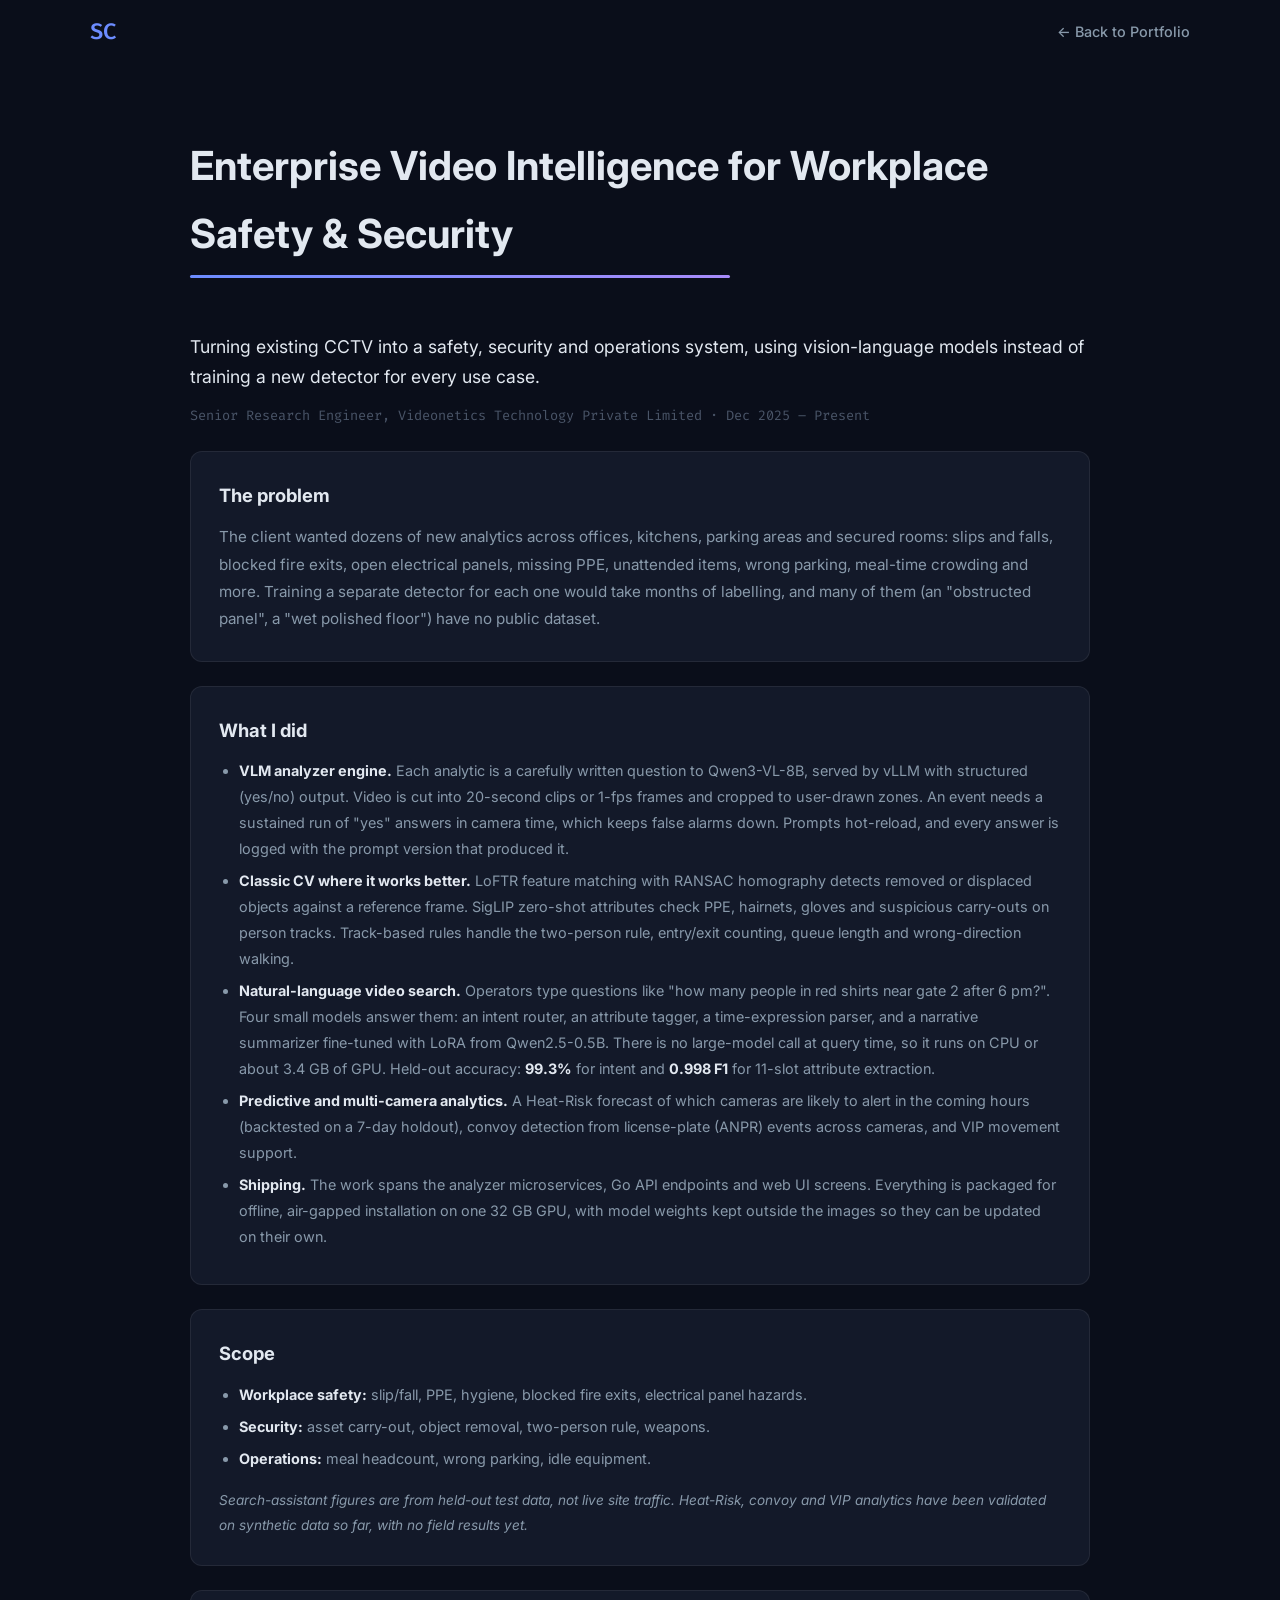
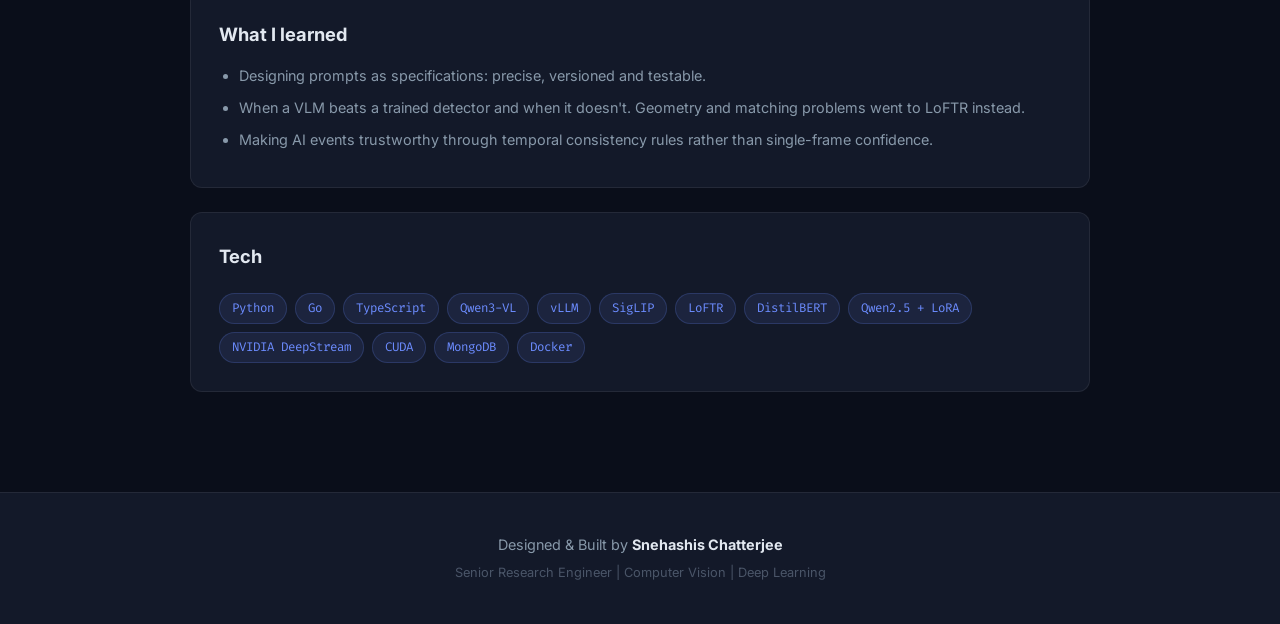
==== enterprise-video-intelligence.html @ 6ab594ca "Add enterprise video intelligence work, case study page and CV fixes Co-Authored-By: Claude Opus 5.5" ====
<!DOCTYPE html>
<html lang="en">
<head>
  <meta charset="UTF-8" />
  <meta name="viewport" content="width=device-width, initial-scale=1.0" />
  <title>Enterprise Video Intelligence | Snehashis Chatterjee</title>
  <link rel="stylesheet" href="style.css" />
  <link rel="icon" href="data:image/svg+xml,%3Csvg xmlns=%27http://www.w3.org/2000/svg%27 viewBox=%270 0 32 32%27%3E%3Crect width=%2732%27 height=%2732%27 rx=%276%27 fill=%27%230b0f1a%27/%3E%3Ctext x=%2716%27 y=%2722%27 font-family=%27Arial,sans-serif%27 font-size=%2715%27 font-weight=%27700%27 fill=%27%236c8cff%27 text-anchor=%27middle%27%3ESC%3C/text%3E%3C/svg%3E" />
  <link rel="preconnect" href="https://fonts.googleapis.com" />
  <link rel="preconnect" href="https://fonts.gstatic.com" crossorigin />
  <link href="https://fonts.googleapis.com/css2?family=Inter:wght@300;400;500;600;700&family=Fira+Code:wght@400;500&display=swap" rel="stylesheet" />
</head>
<body>

  <nav id="navbar">
    <div class="nav-container">
      <a class="nav-logo" href="index.html">SC</a>
      <ul class="nav-links">
        <li><a href="index.html#projects">&larr; Back to Portfolio</a></li>
      </ul>
    </div>
  </nav>

  <section class="section">
    <div class="container case-study">
      <h2 class="section-title">Enterprise Video Intelligence for Workplace Safety &amp; Security</h2>
      <p class="case-lede">Turning existing CCTV into a safety, security and operations system, using vision-language models instead of training a new detector for every use case.</p>
      <p class="case-meta">Senior Research Engineer, Videonetics Technology Private Limited &middot; Dec 2025 – Present</p>

      <div class="timeline-card">
        <h3 class="card-title">The problem</h3>
        <p class="case-text">The client wanted dozens of new analytics across offices, kitchens, parking areas and secured rooms: slips and falls, blocked fire exits, open electrical panels, missing PPE, unattended items, wrong parking, meal-time crowding and more. Training a separate detector for each one would take months of labelling, and many of them (an "obstructed panel", a "wet polished floor") have no public dataset.</p>
      </div>

      <div class="timeline-card">
        <h3 class="card-title">What I did</h3>
        <ul class="card-list">
          <li><strong>VLM analyzer engine.</strong> Each analytic is a carefully written question to Qwen3-VL-8B, served by vLLM with structured (yes/no) output. Video is cut into 20-second clips or 1-fps frames and cropped to user-drawn zones. An event needs a sustained run of "yes" answers in camera time, which keeps false alarms down. Prompts hot-reload, and every answer is logged with the prompt version that produced it.</li>
          <li><strong>Classic CV where it works better.</strong> LoFTR feature matching with RANSAC homography detects removed or displaced objects against a reference frame. SigLIP zero-shot attributes check PPE, hairnets, gloves and suspicious carry-outs on person tracks. Track-based rules handle the two-person rule, entry/exit counting, queue length and wrong-direction walking.</li>
          <li><strong>Natural-language video search.</strong> Operators type questions like "how many people in red shirts near gate 2 after 6 pm?". Four small models answer them: an intent router, an attribute tagger, a time-expression parser, and a narrative summarizer fine-tuned with LoRA from Qwen2.5-0.5B. There is no large-model call at query time, so it runs on CPU or about 3.4 GB of GPU. Held-out accuracy: <strong>99.3%</strong> for intent and <strong>0.998 F1</strong> for 11-slot attribute extraction.</li>
          <li><strong>Predictive and multi-camera analytics.</strong> A Heat-Risk forecast of which cameras are likely to alert in the coming hours (backtested on a 7-day holdout), convoy detection from license-plate (ANPR) events across cameras, and VIP movement support.</li>
          <li><strong>Shipping.</strong> The work spans the analyzer microservices, Go API endpoints and web UI screens. Everything is packaged for offline, air-gapped installation on one 32 GB GPU, with model weights kept outside the images so they can be updated on their own.</li>
        </ul>
      </div>

      <div class="timeline-card">
        <h3 class="card-title">Scope</h3>
        <ul class="card-list">
          <li><strong>Workplace safety:</strong> slip/fall, PPE, hygiene, blocked fire exits, electrical panel hazards.</li>
          <li><strong>Security:</strong> asset carry-out, object removal, two-person rule, weapons.</li>
          <li><strong>Operations:</strong> meal headcount, wrong parking, idle equipment.</li>
        </ul>
        <p class="case-text case-note">Search-assistant figures are from held-out test data, not live site traffic. Heat-Risk, convoy and VIP analytics have been validated on synthetic data so far, with no field results yet.</p>
      </div>

      <div class="timeline-card">
        <h3 class="card-title">What I learned</h3>
        <ul class="card-list">
          <li>Designing prompts as specifications: precise, versioned and testable.</li>
          <li>When a VLM beats a trained detector and when it doesn't. Geometry and matching problems went to LoFTR instead.</li>
          <li>Making AI events trustworthy through temporal consistency rules rather than single-frame confidence.</li>
        </ul>
      </div>

      <div class="timeline-card">
        <h3 class="card-title">Tech</h3>
        <div class="card-tags">
          <span>Python</span><span>Go</span><span>TypeScript</span><span>Qwen3-VL</span><span>vLLM</span><span>SigLIP</span><span>LoFTR</span><span>DistilBERT</span><span>Qwen2.5 + LoRA</span><span>NVIDIA DeepStream</span><span>CUDA</span><span>MongoDB</span><span>Docker</span>
        </div>
      </div>
    </div>
  </section>

  <footer>
    <div class="container">
      <p>Designed &amp; Built by <strong>Snehashis Chatterjee</strong></p>
      <p class="footer-sub">Senior Research Engineer | Computer Vision | Deep Learning</p>
    </div>
  </footer>

</body>
</html>
---- style.css ----
/* =====================================================
   Snehashis Chatterjee — Portfolio
   ===================================================== */

/* ---------- CSS Variables ---------- */
:root {
  --bg: #0a0e1a;
  --bg-alt: #0f1526;
  --surface: #131929;
  --surface-2: #1a2236;
  --border: rgba(255, 255, 255, 0.07);
  --accent: #6c8cff;
  --accent-2: #a78bfa;
  --accent-glow: rgba(108, 140, 255, 0.25);
  --text: #e2e8f0;
  --text-muted: #8899aa;
  --text-faint: #4a5568;
  --success: #34d399;
  --warning: #fbbf24;
  --font: 'Inter', sans-serif;
  --font-mono: 'Fira Code', monospace;
  --radius: 12px;
  --radius-sm: 8px;
  --radius-pill: 999px;
  --shadow: 0 4px 24px rgba(0, 0, 0, 0.4);
  --shadow-accent: 0 0 32px var(--accent-glow);
  --transition: 0.3s cubic-bezier(0.4, 0, 0.2, 1);
  --nav-h: 64px;
}

/* ---------- Reset ---------- */
*, *::before, *::after { box-sizing: border-box; margin: 0; padding: 0; }
html { scroll-behavior: smooth; font-size: 16px; }
body {
  font-family: var(--font);
  background: var(--bg);
  color: var(--text);
  line-height: 1.7;
  overflow-x: hidden;
}
a { color: inherit; text-decoration: none; }
ul { list-style: none; }
img { max-width: 100%; display: block; }
button { cursor: pointer; border: none; background: none; font: inherit; }

/* ---------- Utility ---------- */
.container {
  width: min(1100px, 92%);
  margin-inline: auto;
}

.section {
  padding: 100px 0;
}

.section-alt {
  background: var(--bg-alt);
}

.section-title {
  font-size: clamp(1.75rem, 4vw, 2.5rem);
  font-weight: 700;
  margin-bottom: 3rem;
  position: relative;
  display: inline-block;
}

.section-title::after {
  content: '';
  position: absolute;
  bottom: -10px;
  left: 0;
  width: 60%;
  height: 3px;
  background: linear-gradient(90deg, var(--accent), var(--accent-2));
  border-radius: var(--radius-pill);
}

/* ---------- NAV ---------- */
#navbar {
  position: fixed;
  top: 0;
  left: 0;
  right: 0;
  z-index: 1000;
  height: var(--nav-h);
  transition: background var(--transition), box-shadow var(--transition);
}

#navbar.scrolled {
  background: rgba(10, 14, 26, 0.92);
  backdrop-filter: blur(12px);
  box-shadow: 0 1px 0 var(--border);
}

.nav-container {
  height: 100%;
  display: flex;
  align-items: center;
  justify-content: space-between;
  width: min(1100px, 92%);
  margin-inline: auto;
}

.nav-logo {
  font-family: var(--font-mono);
  font-size: 1.4rem;
  font-weight: 600;
  color: var(--accent);
  letter-spacing: -0.02em;
}

.nav-links {
  display: flex;
  gap: 2rem;
}

.nav-links a {
  font-size: 0.9rem;
  font-weight: 500;
  color: var(--text-muted);
  transition: color var(--transition);
  position: relative;
}

.nav-links a::after {
  content: '';
  position: absolute;
  bottom: -4px;
  left: 0;
  width: 0;
  height: 2px;
  background: var(--accent);
  border-radius: var(--radius-pill);
  transition: width var(--transition);
}

.nav-links a:hover { color: var(--text); }
.nav-links a:hover::after { width: 100%; }

.hamburger {
  display: none;
  flex-direction: column;
  gap: 5px;
  padding: 4px;
}

.hamburger span {
  display: block;
  width: 24px;
  height: 2px;
  background: var(--text);
  border-radius: var(--radius-pill);
  transition: var(--transition);
}

/* ---------- HERO ---------- */
#hero {
  min-height: 100vh;
  display: flex;
  align-items: center;
  justify-content: center;
  position: relative;
  overflow: hidden;
  padding: calc(var(--nav-h) + 40px) 20px 80px;
}

.hero-bg {
  position: absolute;
  inset: 0;
  background:
    radial-gradient(ellipse 80% 60% at 50% 0%, rgba(108, 140, 255, 0.12) 0%, transparent 70%),
    radial-gradient(ellipse 50% 40% at 80% 100%, rgba(167, 139, 250, 0.08) 0%, transparent 60%);
  pointer-events: none;
}

/* Grid lines */
.hero-bg::after {
  content: '';
  position: absolute;
  inset: 0;
  background-image:
    linear-gradient(var(--border) 1px, transparent 1px),
    linear-gradient(90deg, var(--border) 1px, transparent 1px);
  background-size: 60px 60px;
  mask-image: radial-gradient(ellipse 80% 80% at 50% 50%, black 30%, transparent 80%);
}

.hero-content {
  position: relative;
  z-index: 1;
  text-align: center;
  max-width: 760px;
}

.hero-greeting {
  font-family: var(--font-mono);
  font-size: 1rem;
  color: var(--accent);
  margin-bottom: 0.5rem;
  opacity: 0;
  animation: fadeUp 0.6s 0.2s forwards;
}

.hero-name {
  font-size: clamp(2.5rem, 7vw, 5rem);
  font-weight: 800;
  line-height: 1.1;
  letter-spacing: -0.03em;
  background: linear-gradient(135deg, #fff 30%, var(--accent));
  -webkit-background-clip: text;
  -webkit-text-fill-color: transparent;
  background-clip: text;
  opacity: 0;
  animation: fadeUp 0.6s 0.4s forwards;
}

.hero-title {
  font-size: clamp(1.1rem, 3vw, 1.6rem);
  font-weight: 400;
  color: var(--accent-2);
  min-height: 2rem;
  margin-top: 0.75rem;
  font-family: var(--font-mono);
  opacity: 0;
  animation: fadeUp 0.6s 0.6s forwards;
}

.cursor {
  animation: blink 1s step-end infinite;
  color: var(--accent);
}

@keyframes blink { 0%, 100% { opacity: 1; } 50% { opacity: 0; } }

.hero-sub {
  margin-top: 1.25rem;
  font-size: 1.05rem;
  color: var(--text-muted);
  max-width: 560px;
  margin-inline: auto;
  opacity: 0;
  animation: fadeUp 0.6s 0.8s forwards;
}

.hero-btns {
  margin-top: 2.5rem;
  display: flex;
  gap: 1rem;
  justify-content: center;
  flex-wrap: wrap;
  opacity: 0;
  animation: fadeUp 0.6s 1s forwards;
}

.btn {
  padding: 0.8rem 2rem;
  border-radius: var(--radius-pill);
  font-weight: 600;
  font-size: 0.95rem;
  transition: var(--transition);
  display: inline-flex;
  align-items: center;
  gap: 0.5rem;
}

.btn-primary {
  background: var(--accent);
  color: #fff;
  box-shadow: 0 0 24px var(--accent-glow);
}

.btn-primary:hover {
  background: #7c9bff;
  box-shadow: 0 0 36px var(--accent-glow);
  transform: translateY(-2px);
}

.btn-outline {
  border: 2px solid var(--border);
  color: var(--text);
}

.btn-outline:hover {
  border-color: var(--accent);
  color: var(--accent);
  transform: translateY(-2px);
}

.hero-socials {
  margin-top: 2.5rem;
  display: flex;
  gap: 1.25rem;
  justify-content: center;
  opacity: 0;
  animation: fadeUp 0.6s 1.2s forwards;
}

.hero-socials a {
  width: 44px;
  height: 44px;
  border-radius: 50%;
  border: 1px solid var(--border);
  display: flex;
  align-items: center;
  justify-content: center;
  color: var(--text-muted);
  transition: var(--transition);
}

.hero-socials a svg { width: 20px; height: 20px; }

.hero-socials a:hover {
  border-color: var(--accent);
  color: var(--accent);
  box-shadow: 0 0 16px var(--accent-glow);
  transform: translateY(-3px);
}

.scroll-indicator {
  position: absolute;
  bottom: 40px;
  left: 50%;
  transform: translateX(-50%);
  opacity: 0;
  animation: fadeIn 1s 1.6s forwards;
}

.scroll-dot {
  width: 28px;
  height: 44px;
  border: 2px solid var(--border);
  border-radius: 14px;
  position: relative;
}

.scroll-dot::before {
  content: '';
  position: absolute;
  top: 6px;
  left: 50%;
  transform: translateX(-50%);
  width: 4px;
  height: 8px;
  border-radius: var(--radius-pill);
  background: var(--accent);
  animation: scrollBounce 2s infinite;
}

@keyframes scrollBounce {
  0%, 100% { transform: translateX(-50%) translateY(0); opacity: 1; }
  80% { transform: translateX(-50%) translateY(12px); opacity: 0; }
}

/* ---------- ABOUT ---------- */
.about-grid {
  display: grid;
  grid-template-columns: auto 1fr;
  gap: 4rem;
  align-items: center;
}

.about-avatar {
  display: flex;
  flex-direction: column;
  align-items: center;
  gap: 1.25rem;
}

.avatar-ring {
  width: 200px;
  height: 200px;
  border-radius: 50%;
  background: transparent;
  box-shadow: var(--shadow-accent);
  display: flex;
  align-items: center;
  justify-content: center;
}

.avatar-img {
  width: 200px;
  height: 200px;
  border-radius: 50%;
  object-fit: cover;
  object-position: center center;
  display: block;
  filter: drop-shadow(0 0 18px var(--accent-glow));
}

.avatar-badges {
  display: flex;
  flex-direction: column;
  gap: 0.5rem;
  align-items: center;
}

.badge {
  padding: 0.3rem 0.9rem;
  background: var(--surface-2);
  border: 1px solid var(--border);
  border-radius: var(--radius-pill);
  font-size: 0.78rem;
  font-weight: 500;
  color: var(--text-muted);
}

.about-text p {
  color: var(--text-muted);
  margin-bottom: 1.1rem;
}

.about-text strong { color: var(--text); }

.about-stats {
  display: flex;
  gap: 2rem;
  margin-top: 2rem;
  padding-top: 2rem;
  border-top: 1px solid var(--border);
}

.stat { text-align: center; }

.stat-num {
  display: block;
  font-size: 2rem;
  font-weight: 800;
  background: linear-gradient(135deg, var(--accent), var(--accent-2));
  -webkit-background-clip: text;
  -webkit-text-fill-color: transparent;
  background-clip: text;
}

.stat-label {
  font-size: 0.8rem;
  color: var(--text-muted);
}

/* ---------- TIMELINE ---------- */
.timeline {
  position: relative;
  padding-left: 2rem;
}

.timeline::before {
  content: '';
  position: absolute;
  left: 0;
  top: 0;
  bottom: 0;
  width: 2px;
  background: linear-gradient(180deg, var(--accent), var(--accent-2), transparent);
}

.timeline-item {
  position: relative;
  margin-bottom: 2.5rem;
  opacity: 0;
  transform: translateY(20px);
  transition: opacity 0.6s, transform 0.6s;
}

.timeline-item.visible {
  opacity: 1;
  transform: translateY(0);
}

.timeline-dot {
  position: absolute;
  left: -2.5rem;
  top: 1.5rem;
  width: 14px;
  height: 14px;
  border-radius: 50%;
  background: var(--accent);
  border: 3px solid var(--bg-alt);
  box-shadow: 0 0 12px var(--accent-glow);
}

.timeline-card {
  background: var(--surface);
  border: 1px solid var(--border);
  border-radius: var(--radius);
  padding: 1.75rem;
  transition: border-color var(--transition), box-shadow var(--transition);
}

.timeline-card:hover {
  border-color: rgba(108, 140, 255, 0.3);
  box-shadow: var(--shadow-accent);
}

.card-header {
  display: flex;
  justify-content: space-between;
  align-items: flex-start;
  gap: 1rem;
  flex-wrap: wrap;
  margin-bottom: 1rem;
}

.card-title {
  font-size: 1.15rem;
  font-weight: 700;
  color: var(--text);
}

.card-company {
  font-size: 0.95rem;
  color: var(--accent);
  font-weight: 600;
  margin-top: 0.25rem;
}

.card-cert-link {
  display: inline-block;
  font-size: 0.8rem;
  font-weight: 600;
  color: var(--accent-2);
  margin-top: 0.3rem;
  transition: color var(--transition);
}

.card-cert-link:hover { color: var(--accent); }

.card-supervisor {
  font-size: 0.85rem;
  color: var(--accent-2);
  margin-top: 0.15rem;
  font-style: italic;
}

.card-meta {
  text-align: right;
  flex-shrink: 0;
}

.card-date {
  display: block;
  font-size: 0.85rem;
  font-family: var(--font-mono);
  color: var(--text-muted);
}

.card-location {
  display: block;
  font-size: 0.8rem;
  color: var(--text-faint);
  margin-top: 0.2rem;
}

.card-list {
  list-style: disc;
  padding-left: 1.25rem;
  color: var(--text-muted);
  font-size: 0.9rem;
  line-height: 1.8;
}

.card-list li { margin-bottom: 0.4rem; }
.card-list strong { color: var(--text); }
.card-list a { color: var(--accent-2); font-weight: 600; text-decoration: underline; text-underline-offset: 2px; }
.card-list a:hover { color: var(--accent); }

.card-tags {
  display: flex;
  flex-wrap: wrap;
  gap: 0.5rem;
  margin-top: 1.25rem;
}

.card-tags span {
  padding: 0.25rem 0.75rem;
  background: rgba(108, 140, 255, 0.1);
  border: 1px solid rgba(108, 140, 255, 0.2);
  border-radius: var(--radius-pill);
  font-size: 0.78rem;
  color: var(--accent);
  font-family: var(--font-mono);
}

/* ---------- PROJECTS ---------- */
.projects-grid {
  display: grid;
  grid-template-columns: repeat(auto-fit, minmax(340px, 1fr));
  gap: 1.75rem;
}

.project-card {
  background: var(--surface);
  border: 1px solid var(--border);
  border-radius: var(--radius);
  padding: 2rem;
  display: flex;
  flex-direction: column;
  gap: 1rem;
  transition: border-color var(--transition), box-shadow var(--transition), transform var(--transition);
  opacity: 0;
  transform: translateY(20px);
}

.project-card.visible {
  opacity: 1;
  transform: translateY(0);
  transition: opacity 0.6s, transform 0.6s, border-color var(--transition), box-shadow var(--transition);
}

.project-card:hover {
  border-color: rgba(108, 140, 255, 0.3);
  box-shadow: var(--shadow-accent);
  transform: translateY(-4px);
}

.project-icon {
  width: 52px;
  height: 52px;
  border-radius: var(--radius-sm);
  background: rgba(108, 140, 255, 0.1);
  display: flex;
  align-items: center;
  justify-content: center;
  color: var(--accent);
}

.project-icon svg { width: 28px; height: 28px; }

.project-card h3 {
  font-size: 1.1rem;
  font-weight: 700;
  line-height: 1.3;
}

.project-card p {
  font-size: 0.9rem;
  color: var(--text-muted);
  line-height: 1.7;
  flex: 1;
}

.project-tags {
  display: flex;
  flex-wrap: wrap;
  gap: 0.4rem;
}

.project-tags span {
  padding: 0.2rem 0.65rem;
  background: var(--surface-2);
  border-radius: var(--radius-pill);
  font-size: 0.75rem;
  color: var(--text-muted);
  font-family: var(--font-mono);
}

.project-link {
  display: inline-flex;
  align-items: center;
  gap: 0.4rem;
  font-size: 0.88rem;
  font-weight: 600;
  color: var(--accent);
  transition: gap var(--transition), color var(--transition);
  margin-top: auto;
}

.project-link svg { width: 15px; height: 15px; }
.project-link:hover { gap: 0.7rem; color: var(--accent-2); }

/* ---------- SKILLS ---------- */
.skills-grid {
  display: grid;
  grid-template-columns: repeat(auto-fit, minmax(280px, 1fr));
  gap: 1.75rem;
}

.skill-group {
  background: var(--surface);
  border: 1px solid var(--border);
  border-radius: var(--radius);
  padding: 1.75rem;
  transition: border-color var(--transition);
  opacity: 0;
  transform: translateY(20px);
}

.skill-group.visible {
  opacity: 1;
  transform: translateY(0);
  transition: opacity 0.6s, transform 0.6s, border-color var(--transition);
}

.skill-group:hover { border-color: rgba(108, 140, 255, 0.2); }

.skill-group-icon {
  width: 44px;
  height: 44px;
  border-radius: var(--radius-sm);
  background: rgba(108, 140, 255, 0.1);
  display: flex;
  align-items: center;
  justify-content: center;
  color: var(--accent);
  margin-bottom: 1rem;
}

.skill-group-icon svg { width: 24px; height: 24px; }

.skill-group h3 {
  font-size: 1rem;
  font-weight: 700;
  margin-bottom: 1rem;
}

.skill-tags {
  display: flex;
  flex-wrap: wrap;
  gap: 0.5rem;
}

.skill-tags span {
  padding: 0.3rem 0.8rem;
  background: var(--surface-2);
  border: 1px solid var(--border);
  border-radius: var(--radius-pill);
  font-size: 0.8rem;
  color: var(--text-muted);
  transition: var(--transition);
}

.skill-tags span.highlight {
  background: rgba(108, 140, 255, 0.1);
  border-color: rgba(108, 140, 255, 0.25);
  color: var(--accent);
}

.skill-tags span:hover {
  border-color: var(--accent);
  color: var(--accent);
}

/* Courses */
.course-list { display: flex; flex-direction: column; gap: 0.75rem; }

.course-item {
  display: flex;
  justify-content: space-between;
  align-items: center;
  gap: 1rem;
  padding: 0.75rem;
  background: var(--surface-2);
  border-radius: var(--radius-sm);
}

.course-name {
  font-size: 0.88rem;
  font-weight: 600;
  color: var(--text);
  transition: color var(--transition);
}

.course-name:hover { color: var(--accent); }

.course-inst {
  font-size: 0.78rem;
  color: var(--text-faint);
  margin-top: 0.15rem;
}

.course-grade {
  font-family: var(--font-mono);
  font-size: 0.9rem;
  font-weight: 700;
  color: var(--text-muted);
  white-space: nowrap;
  padding: 0.2rem 0.6rem;
  background: var(--surface);
  border-radius: var(--radius-sm);
}

.course-grade.perfect { color: var(--success); }

/* ---------- EDUCATION ---------- */
.edu-list {
  display: flex;
  flex-direction: column;
  gap: 2rem;
}

.edu-card {
  background: var(--surface);
  border: 1px solid var(--border);
  border-radius: var(--radius);
  padding: 2.5rem;
  display: flex;
  align-items: flex-start;
  gap: 2rem;
  max-width: 720px;
  opacity: 0;
  transform: translateY(20px);
  transition: opacity 0.6s, transform 0.6s, border-color var(--transition), box-shadow var(--transition);
}

.edu-card.visible {
  opacity: 1;
  transform: translateY(0);
}

.edu-card:hover {
  border-color: rgba(108, 140, 255, 0.3);
  box-shadow: var(--shadow-accent);
}

.edu-icon {
  width: 60px;
  height: 60px;
  border-radius: var(--radius-sm);
  background: rgba(108, 140, 255, 0.1);
  display: flex;
  align-items: center;
  justify-content: center;
  color: var(--accent);
  flex-shrink: 0;
}

.edu-icon svg { width: 32px; height: 32px; }

.edu-body h3 { font-size: 1.3rem; font-weight: 700; }

.edu-field {
  font-size: 1rem;
  color: var(--accent);
  margin-top: 0.3rem;
}

.edu-inst {
  font-size: 0.9rem;
  color: var(--text-muted);
  margin-top: 0.3rem;
}

.edu-footer {
  display: flex;
  gap: 1.5rem;
  align-items: center;
  margin-top: 1.25rem;
  flex-wrap: wrap;
}

.edu-date {
  font-family: var(--font-mono);
  font-size: 0.85rem;
  color: var(--text-faint);
}

.edu-cgpa {
  padding: 0.3rem 0.9rem;
  background: rgba(52, 211, 153, 0.1);
  border: 1px solid rgba(52, 211, 153, 0.25);
  border-radius: var(--radius-pill);
  font-family: var(--font-mono);
  font-size: 0.85rem;
  font-weight: 700;
  color: var(--success);
}

/* ---------- CONTACT ---------- */
.contact-sub {
  color: var(--text-muted);
  max-width: 540px;
  margin-bottom: 2.5rem;
  font-size: 1rem;
}

.contact-cards {
  display: grid;
  grid-template-columns: repeat(auto-fit, minmax(240px, 1fr));
  gap: 1.25rem;
}

#contact .container {
  width: min(1210px, 92%);
}

/* ---------- HOBBIES ---------- */
#hobbies .container {
  width: min(1600px, 95%);
}

#hobbies .contact-cards {
  grid-template-columns: repeat(auto-fit, minmax(220px, 280px));
}

.gallery-slider {
  margin: 2.5rem auto 0;
  max-width: 1000px;
}

.gallery-stage {
  position: relative;
  display: flex;
  align-items: center;
}

.gallery-main {
  width: 100%;
  aspect-ratio: 16 / 10;
  display: flex;
  align-items: center;
  justify-content: center;
  overflow: hidden;
  border-radius: var(--radius-sm);
  border: 1px solid var(--border);
  background: var(--surface);
}

.gallery-main img {
  max-width: 100%;
  max-height: 100%;
  object-fit: contain;
  display: block;
  cursor: zoom-in;
  transition: opacity var(--transition);
}

.gallery-main img.fading {
  opacity: 0;
}

.gallery-nav {
  position: absolute;
  top: 50%;
  z-index: 2;
  width: 44px;
  height: 44px;
  transform: translateY(-50%);
  display: flex;
  align-items: center;
  justify-content: center;
  border: 1px solid var(--border);
  border-radius: var(--radius-sm);
  background: rgba(6, 8, 16, 0.85);
  color: var(--text);
  cursor: pointer;
  transition: var(--transition);
}

.gallery-nav svg {
  width: 20px;
  height: 20px;
}

.gallery-nav:hover {
  border-color: var(--accent);
  color: var(--accent);
}

.gallery-prev { left: -22px; }
.gallery-next { right: -22px; }

.gallery-caption {
  text-align: center;
  padding: 1.25rem 0 1.5rem;
}

.gallery-caption h3 {
  font-size: 1.05rem;
  font-weight: 600;
  color: var(--text);
}

.gallery-caption p {
  margin-top: 0.4rem;
  font-size: 0.85rem;
  color: var(--text-muted);
}

.gallery-thumbs {
  display: flex;
  gap: 0.75rem;
  overflow-x: auto;
  padding-bottom: 0.5rem;
  scroll-behavior: smooth;
  scrollbar-width: thin;
  scrollbar-color: var(--surface-2) transparent;
}

.gallery-thumbs::-webkit-scrollbar { height: 6px; }
.gallery-thumbs::-webkit-scrollbar-track { background: transparent; }
.gallery-thumbs::-webkit-scrollbar-thumb {
  background: var(--surface-2);
  border-radius: var(--radius-pill);
}

.gallery-thumb {
  flex: 0 0 auto;
  width: 110px;
  height: 72px;
  padding: 0;
  overflow: hidden;
  border: 2px solid transparent;
  border-radius: var(--radius-sm);
  background: var(--surface);
  opacity: 0.55;
  cursor: pointer;
  transition: var(--transition);
}

.gallery-thumb img {
  width: 100%;
  height: 100%;
  object-fit: cover;
  display: block;
}

.gallery-thumb:hover {
  opacity: 0.85;
}

.gallery-thumb.active {
  opacity: 1;
  border-color: var(--accent);
}

@media (max-width: 1080px) {
  .gallery-prev { left: 8px; }
  .gallery-next { right: 8px; }
}

@media (max-width: 480px) {
  .gallery-thumb { width: 80px; height: 54px; }
  .gallery-nav { width: 36px; height: 36px; }
}

.contact-card {
  background: var(--surface);
  border: 1px solid var(--border);
  border-radius: var(--radius);
  padding: 1.5rem;
  display: flex;
  align-items: center;
  gap: 1rem;
  transition: border-color var(--transition), box-shadow var(--transition), transform var(--transition);
}

.contact-card:not(.no-link):hover {
  border-color: rgba(108, 140, 255, 0.35);
  box-shadow: var(--shadow-accent);
  transform: translateY(-3px);
}

.contact-card svg {
  width: 28px;
  height: 28px;
  color: var(--accent);
  flex-shrink: 0;
}

.contact-label {
  font-size: 0.78rem;
  color: var(--text-faint);
  text-transform: uppercase;
  letter-spacing: 0.08em;
  font-weight: 600;
  margin-bottom: 0.25rem;
}

.contact-value {
  font-size: 0.9rem;
  color: var(--text);
  word-break: break-all;
}

/* ---------- FOOTER ---------- */
footer {
  background: var(--surface);
  border-top: 1px solid var(--border);
  padding: 2.5rem 0;
  text-align: center;
}

footer p {
  color: var(--text-muted);
  font-size: 0.9rem;
}

footer strong { color: var(--text); }

.footer-sub {
  font-size: 0.8rem !important;
  color: var(--text-faint) !important;
  margin-top: 0.3rem;
}

/* ---------- ANIMATIONS ---------- */
@keyframes fadeUp {
  from { opacity: 0; transform: translateY(24px); }
  to   { opacity: 1; transform: translateY(0); }
}

@keyframes fadeIn {
  to { opacity: 0.7; }
}

/* ---------- RESPONSIVE ---------- */
@media (max-width: 900px) {
  .about-grid {
    grid-template-columns: 1fr;
    text-align: center;
  }

  .about-avatar { order: -1; }

  .about-stats { justify-content: center; }

  .section-title::after { left: 50%; transform: translateX(-50%); }

  .section-title { display: block; text-align: center; }
}

@media (max-width: 700px) {
  .hamburger { display: flex; }

  .nav-links {
    position: fixed;
    top: var(--nav-h);
    left: 0;
    right: 0;
    background: rgba(10, 14, 26, 0.97);
    backdrop-filter: blur(12px);
    flex-direction: column;
    align-items: center;
    padding: 2rem;
    gap: 1.5rem;
    transform: translateY(-120%);
    transition: transform var(--transition);
    border-bottom: 1px solid var(--border);
  }

  .nav-links.open { transform: translateY(0); }

  .card-header { flex-direction: column; }
  .card-meta { text-align: left; }

  .edu-card { flex-direction: column; }

  .timeline { padding-left: 1.5rem; }
  .timeline-dot { left: -2rem; }

  .contact-cards { grid-template-columns: 1fr; }

  .about-stats { gap: 1.5rem; flex-wrap: wrap; justify-content: center; }
}

@media (max-width: 480px) {
  .section { padding: 70px 0; }
  .projects-grid { grid-template-columns: 1fr; }
  .skills-grid { grid-template-columns: 1fr; }
}

/* ---------- LIGHTBOX ---------- */
.lightbox {
  position: fixed;
  inset: 0;
  z-index: 1000;
  display: flex;
  align-items: center;
  justify-content: center;
  padding: 2rem;
  background: rgba(6, 8, 16, 0.97);
  opacity: 0;
  visibility: hidden;
  transition: opacity var(--transition);
}

.lightbox.active {
  opacity: 1;
  visibility: visible;
}

/* Slider moved into the lightbox: bigger stage, arrows kept inside */
.lightbox .gallery-slider {
  width: min(1200px, 100%);
  max-width: none;
  margin: 0;
}

.lightbox .gallery-main {
  aspect-ratio: auto;
  height: 68vh;
}

.lightbox .gallery-main img {
  cursor: default;
}

.lightbox .gallery-prev { left: 12px; }
.lightbox .gallery-next { right: 12px; }

@media (max-width: 768px) {
  .lightbox { padding: 4.5rem 1rem 1rem; }
  .lightbox .gallery-main { height: 50vh; }
}

.lightbox-close {
  position: absolute;
  z-index: 3;
  top: 1.5rem;
  right: 1.5rem;
  width: 44px;
  height: 44px;
  border-radius: 50%;
  border: 1px solid var(--border);
  background: var(--surface);
  color: var(--text);
  font-size: 1.75rem;
  line-height: 1;
  cursor: pointer;
  display: flex;
  align-items: center;
  justify-content: center;
  transition: var(--transition);
}

.lightbox-close:hover {
  border-color: var(--accent);
  color: var(--accent);
}

/* ---------- CASE STUDY ---------- */
.case-study { max-width: 900px; padding-top: 2rem; }
.case-study .timeline-card { margin-top: 1.5rem; }
.case-study .card-title { margin-bottom: 0.75rem; }
.case-lede { font-size: 1.1rem; color: var(--text); line-height: 1.7; margin-top: 1rem; }
.case-meta { font-family: var(--font-mono); font-size: 0.85rem; color: var(--text-faint); margin-top: 0.75rem; }
.case-text { color: var(--text-muted); font-size: 0.95rem; line-height: 1.8; }
.case-note { margin-top: 1rem; font-size: 0.85rem; font-style: italic; }

.skill-group-wide { grid-column: 1 / -1; }
.skill-group-wide .course-list { display: grid; grid-template-columns: repeat(auto-fit, minmax(260px, 1fr)); gap: 0.75rem; }
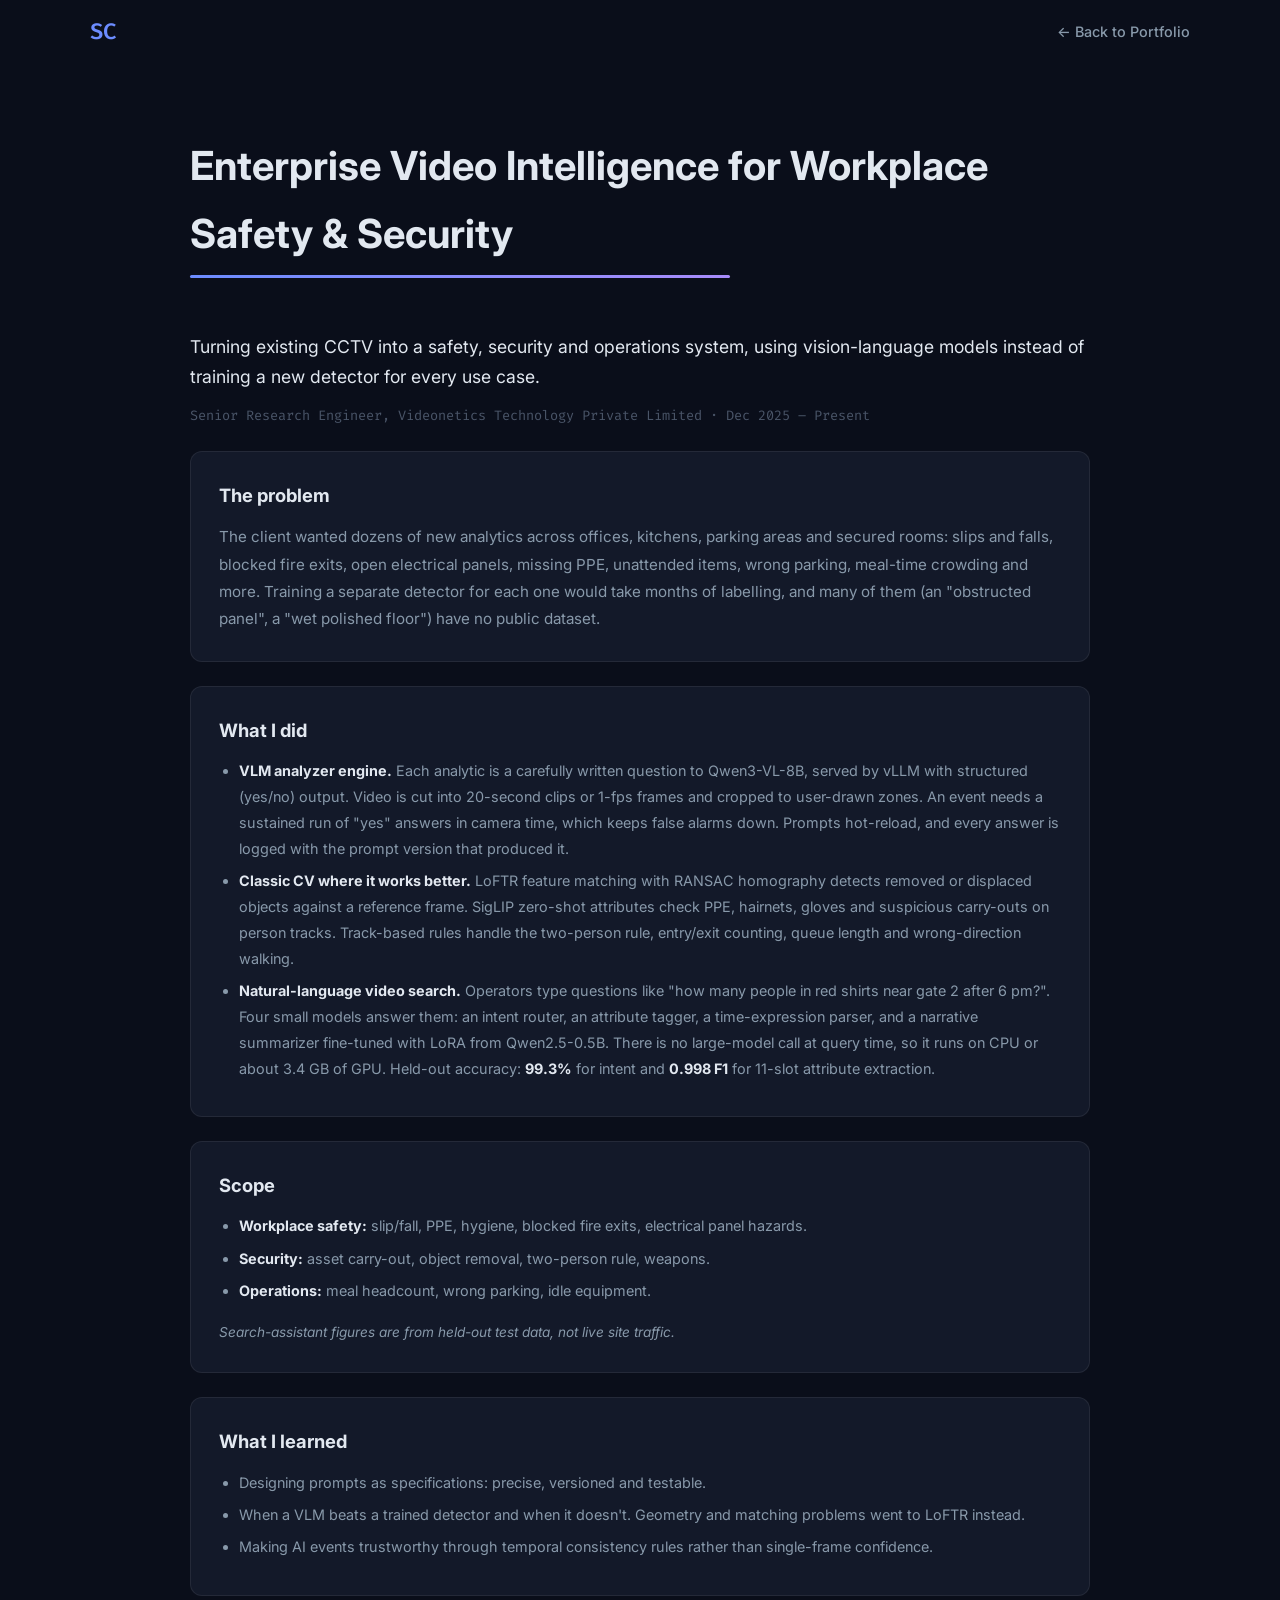
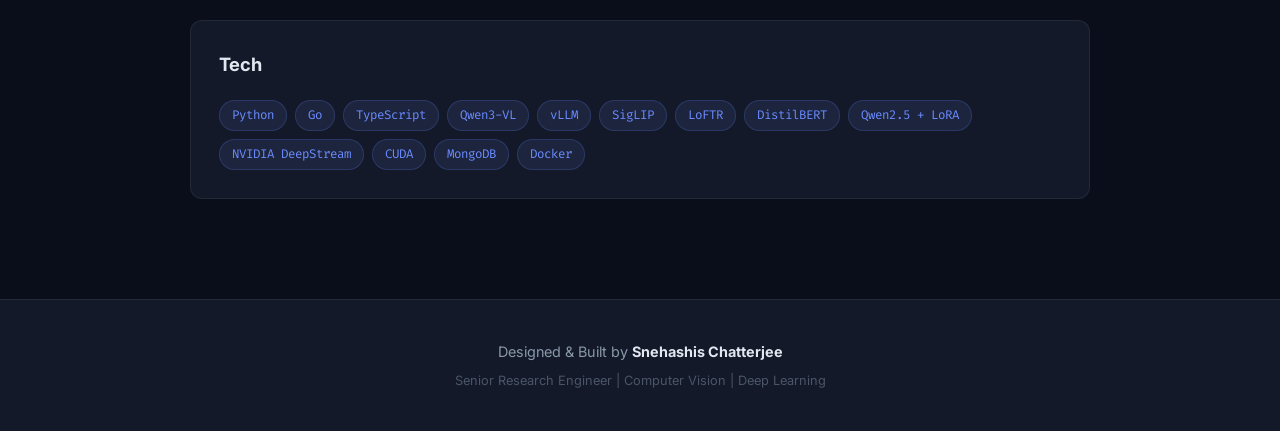
==== commit 8e8749e2: "Remove predictive and multi-camera analytics from site and CV Co-Authored-By: Claude Opus 5.5 <norep" ====
--- a/enterprise-video-intelligence.html
+++ b/enterprise-video-intelligence.html
@@ -38,8 +38,6 @@
           <li><strong>VLM analyzer engine.</strong> Each analytic is a carefully written question to Qwen3-VL-8B, served by vLLM with structured (yes/no) output. Video is cut into 20-second clips or 1-fps frames and cropped to user-drawn zones. An event needs a sustained run of "yes" answers in camera time, which keeps false alarms down. Prompts hot-reload, and every answer is logged with the prompt version that produced it.</li>
           <li><strong>Classic CV where it works better.</strong> LoFTR feature matching with RANSAC homography detects removed or displaced objects against a reference frame. SigLIP zero-shot attributes check PPE, hairnets, gloves and suspicious carry-outs on person tracks. Track-based rules handle the two-person rule, entry/exit counting, queue length and wrong-direction walking.</li>
           <li><strong>Natural-language video search.</strong> Operators type questions like "how many people in red shirts near gate 2 after 6 pm?". Four small models answer them: an intent router, an attribute tagger, a time-expression parser, and a narrative summarizer fine-tuned with LoRA from Qwen2.5-0.5B. There is no large-model call at query time, so it runs on CPU or about 3.4 GB of GPU. Held-out accuracy: <strong>99.3%</strong> for intent and <strong>0.998 F1</strong> for 11-slot attribute extraction.</li>
-          <li><strong>Predictive and multi-camera analytics.</strong> A Heat-Risk forecast of which cameras are likely to alert in the coming hours (backtested on a 7-day holdout), convoy detection from license-plate (ANPR) events across cameras, and VIP movement support.</li>
-          <li><strong>Shipping.</strong> The work spans the analyzer microservices, Go API endpoints and web UI screens. Everything is packaged for offline, air-gapped installation on one 32 GB GPU, with model weights kept outside the images so they can be updated on their own.</li>
         </ul>
       </div>
 
@@ -50,7 +48,7 @@
           <li><strong>Security:</strong> asset carry-out, object removal, two-person rule, weapons.</li>
           <li><strong>Operations:</strong> meal headcount, wrong parking, idle equipment.</li>
         </ul>
-        <p class="case-text case-note">Search-assistant figures are from held-out test data, not live site traffic. Heat-Risk, convoy and VIP analytics have been validated on synthetic data so far, with no field results yet.</p>
+        <p class="case-text case-note">Search-assistant figures are from held-out test data, not live site traffic.</p>
       </div>
 
       <div class="timeline-card">
